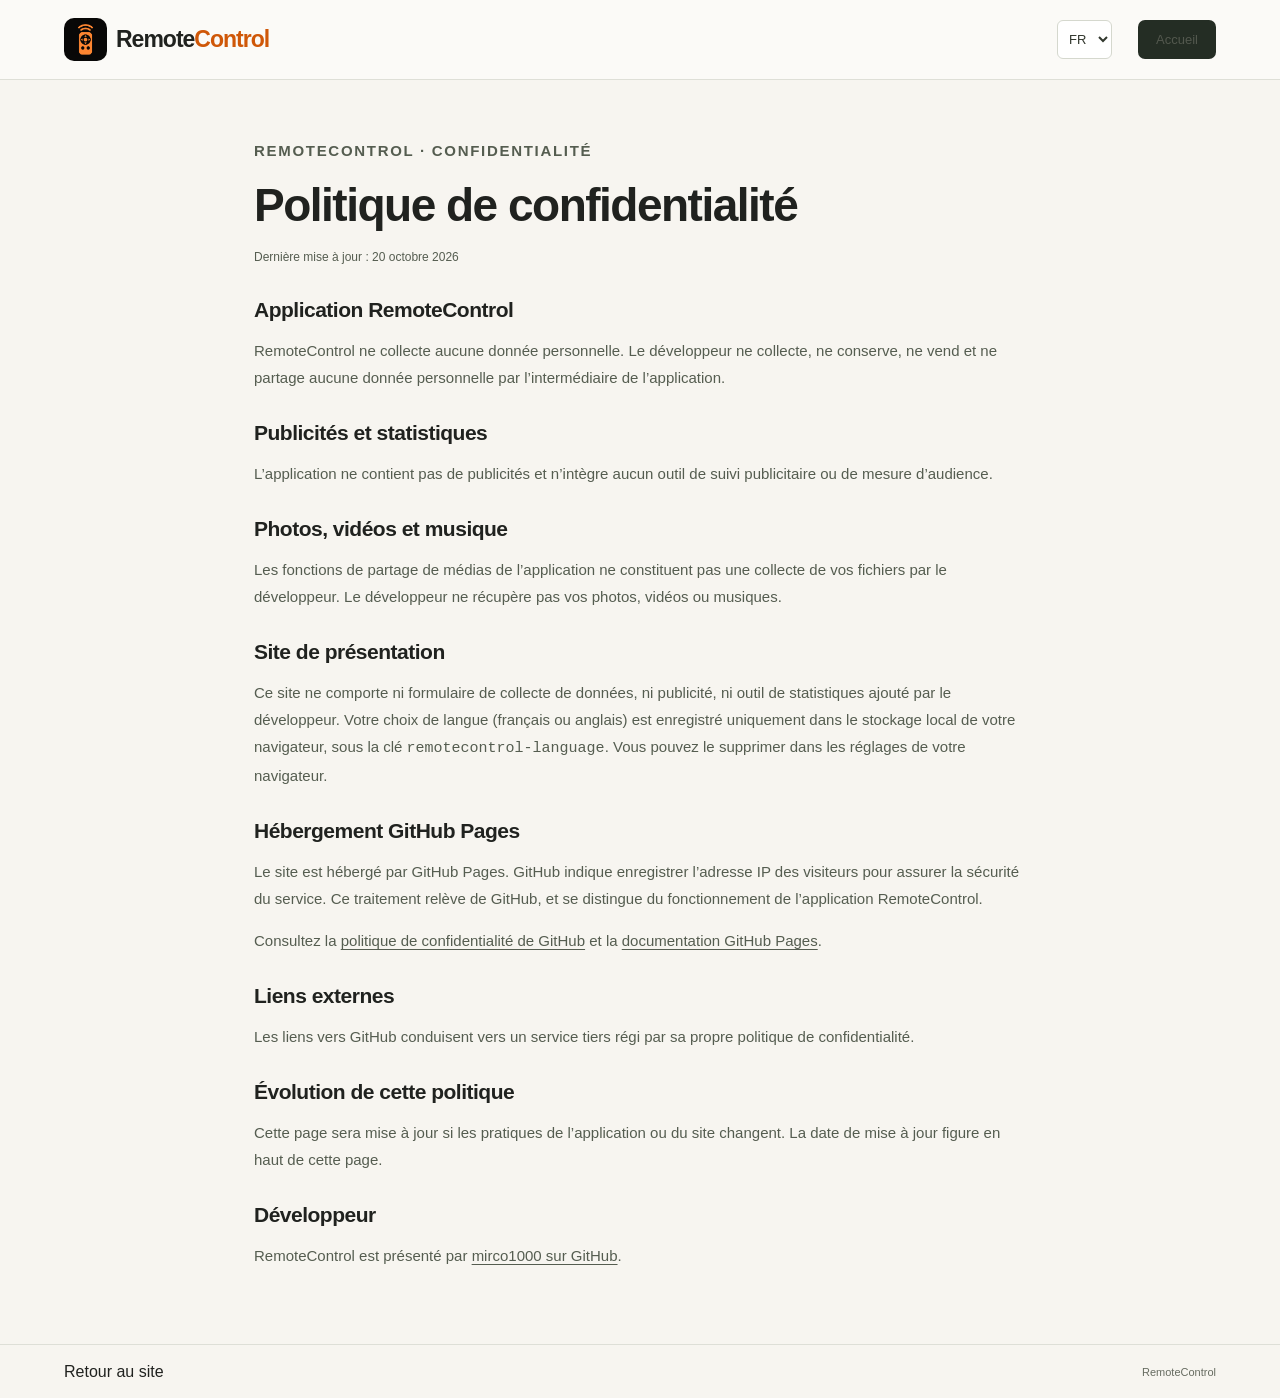
==== privacy.html @ 9b63625b "Add French and English privacy policy and footer link" ====
<!doctype html><html lang="fr"><head><meta charset="utf-8"><meta name="viewport" content="width=device-width,initial-scale=1"><title>RemoteControl — Politique de confidentialité</title><link rel="icon" href="assets/logo.png"><link rel="stylesheet" href="style.css?v=privacy-1"><style>.policy{max-width:820px;margin:auto;padding:42px 24px 60px}.policy h1{font-size:clamp(30px,5vw,46px);line-height:1.15;letter-spacing:-1.5px;margin:15px 0}.policy h2{font-size:21px;margin:30px 0 10px;letter-spacing:-.5px}.policy p{font-size:15px;color:#555d50;line-height:1.8}.policy a{text-decoration:underline;text-underline-offset:3px}.policy .date{font-size:12px}.policy code{overflow-wrap:anywhere} [hidden]{display:none!important}</style></head><body><header><a class="brand" href="./"><img class="app-logo" src="assets/logo.png" alt="" width="43" height="43">Remote<span>Control</span></a><nav><label class="language"><span class="sr-only">Langue / Language</span><select id="privacy-language" aria-label="Langue / Language"><option value="fr">FR</option><option value="en">EN</option></select></label><a class="nav-cta" href="./" id="back-home">Accueil</a></nav></header><main class="policy"><div id="policy-fr"><p class="eyebrow">REMOTECONTROL · CONFIDENTIALITÉ</p><h1>Politique de confidentialité</h1><p class="date">Dernière mise à jour : 20 octobre 2026</p><h2>Application RemoteControl</h2><p>RemoteControl ne collecte aucune donnée personnelle. Le développeur ne collecte, ne conserve, ne vend et ne partage aucune donnée personnelle par l’intermédiaire de l’application.</p><h2>Publicités et statistiques</h2><p>L’application ne contient pas de publicités et n’intègre aucun outil de suivi publicitaire ou de mesure d’audience.</p><h2>Photos, vidéos et musique</h2><p>Les fonctions de partage de médias de l’application ne constituent pas une collecte de vos fichiers par le développeur. Le développeur ne récupère pas vos photos, vidéos ou musiques.</p><h2>Site de présentation</h2><p>Ce site ne comporte ni formulaire de collecte de données, ni publicité, ni outil de statistiques ajouté par le développeur. Votre choix de langue (français ou anglais) est enregistré uniquement dans le stockage local de votre navigateur, sous la clé <code>remotecontrol-language</code>. Vous pouvez le supprimer dans les réglages de votre navigateur.</p><h2>Hébergement GitHub Pages</h2><p>Le site est hébergé par GitHub Pages. GitHub indique enregistrer l’adresse IP des visiteurs pour assurer la sécurité du service. Ce traitement relève de GitHub, et se distingue du fonctionnement de l’application RemoteControl.</p><p>Consultez la <a href="https://docs.github.com/en/site-policy/privacy-policies/github-general-privacy-statement">politique de confidentialité de GitHub</a> et la <a href="https://docs.github.com/en/pages/getting-started-with-github-pages/what-is-github-pages">documentation GitHub Pages</a>.</p><h2>Liens externes</h2><p>Les liens vers GitHub conduisent vers un service tiers régi par sa propre politique de confidentialité.</p><h2>Évolution de cette politique</h2><p>Cette page sera mise à jour si les pratiques de l’application ou du site changent. La date de mise à jour figure en haut de cette page.</p><h2>Développeur</h2><p>RemoteControl est présenté par <a href="https://github.com/mirco1000">mirco1000 sur GitHub</a>.</p></div><div id="policy-en" hidden><p class="eyebrow">REMOTECONTROL · PRIVACY</p><h1>Privacy Policy</h1><p class="date">Last updated: October 20, 2026</p><h2>RemoteControl application</h2><p>RemoteControl does not collect personal data. The developer does not collect, retain, sell or share personal data through the application.</p><h2>Advertising and analytics</h2><p>The application contains no advertisements and includes no advertising trackers or analytics tools.</p><h2>Photos, videos and music</h2><p>The app’s media sharing features do not involve the developer collecting your files. The developer does not receive your photos, videos or music.</p><h2>Promotional website</h2><p>This website has no data collection forms, advertisements or analytics tools added by the developer. Your language preference (French or English) is stored only in your browser’s local storage under the key <code>remotecontrol-language</code>. You can remove it through your browser settings.</p><h2>GitHub Pages hosting</h2><p>This website is hosted on GitHub Pages. GitHub states that it logs visitors’ IP addresses for service security. This processing is performed by GitHub and is separate from the operation of the RemoteControl application.</p><p>See the <a href="https://docs.github.com/en/site-policy/privacy-policies/github-general-privacy-statement">GitHub Privacy Statement</a> and the <a href="https://docs.github.com/en/pages/getting-started-with-github-pages/what-is-github-pages">GitHub Pages documentation</a>.</p><h2>External links</h2><p>Links to GitHub lead to a third-party service governed by its own privacy policy.</p><h2>Policy changes</h2><p>This page will be updated if the app’s or website’s practices change. The revision date appears at the top of this page.</p><h2>Developer</h2><p>RemoteControl is presented by <a href="https://github.com/mirco1000">mirco1000 on GitHub</a>.</p></div></main><footer><a href="./" id="footer-home">Retour au site</a><span>RemoteControl</span></footer><script src="privacy.js"></script></body></html>
---- style.css ----
:root{color-scheme:light;--bg:#f7f5f0;--text:#20221f;--muted:#666961;--orange:#cf5708}*{box-sizing:border-box}html{scroll-behavior:smooth;scroll-padding-top:20px}body{margin:0;background:var(--bg);color:var(--text);font-family:Arial,Helvetica,sans-serif;-webkit-font-smoothing:antialiased}a{color:inherit;text-decoration:none}a:focus-visible,select:focus-visible{outline:3px solid #d86717;outline-offset:5px}.skip{position:absolute;top:-100px}.skip:focus{top:10px;left:10px;background:white;padding:12px;z-index:3}header{display:flex;align-items:center;justify-content:space-between;padding:18px 5%;border-bottom:1px solid #dedfd7;background:#fbfaf7}.brand{display:flex;align-items:center;font-size:23px;font-weight:700;letter-spacing:-1px}.brand span{color:var(--orange)}.brand .app-logo{height:43px;width:43px;object-fit:contain;border-radius:10px;margin-right:9px}nav{display:flex;align-items:center;gap:26px;font-size:13px}nav>a:first-of-type{color:#53584e}.nav-cta{background:#242d24;color:white;padding:12px 18px;border-radius:7px}.language select{font:inherit;border:1px solid #d5d8ce;background:#fff;color:#32382e;padding:10px 7px;border-radius:6px;cursor:pointer}.sr-only{position:absolute;width:1px;height:1px;padding:0;margin:-1px;overflow:hidden;clip:rect(0,0,0,0);white-space:nowrap;border:0}.hero{padding:50px 5% 36px;display:grid;grid-template-columns:.8fr 1.2fr;column-gap:48px;align-items:center}.eyebrow{font-size:10px;letter-spacing:1.7px;font-weight:700;color:var(--orange);line-height:1.6}.hero>.eyebrow{grid-column:1;grid-row:1;margin:0 0 18px}.hero h1{grid-column:1;grid-row:2;font-size:clamp(36px,4.2vw,64px);font-weight:600;letter-spacing:-2.5px;line-height:1.07;margin:0}em{color:var(--orange);font-style:normal}.hero .intro{grid-column:1;grid-row:3;margin-top:20px}.intro p{font-size:14px;line-height:1.8;color:var(--muted);margin:0 0 24px}.button{display:inline-flex;align-items:center;gap:24px;padding:15px 20px;background:#252f26;color:#fff;border-radius:7px;font-size:13px;font-weight:600;transition:background .2s,transform .2s}.button:hover{background:#3c4b3c;transform:translateY(-2px)}.button span{font-size:19px}.hero figure{grid-column:2;grid-row:1 / 4;margin:0;width:100%;background:#111;border-radius:18px;overflow:hidden;box-shadow:0 18px 40px #3436241b;transform:none}figure img{display:block;width:100%;height:auto}figcaption{padding:14px 18px;display:flex;justify-content:space-between;gap:10px;font-size:8px;letter-spacing:1px;color:#d3d0c8}.features{padding:32px 5% 38px;background:#fff;border-top:1px solid #e4e5de;border-bottom:1px solid #e4e5de}.section-head{display:flex;align-items:center;justify-content:space-between;gap:25px;margin-bottom:25px}.section-head .eyebrow{margin:0 0 8px}.section-head h2{font-size:30px;font-weight:500;line-height:1.2;letter-spacing:-1px;margin:0}.section-head h2 br{display:none}.section-head>p{color:var(--muted);font-size:12px;line-height:1.65;margin:0}.grid{display:grid;grid-template-columns:repeat(4,minmax(0,1fr));gap:18px}.grid article{background:#f7f7f2;border:1px solid #e6e7de;border-radius:12px;padding:20px}.number{font-size:9px;letter-spacing:1px;color:#7b7d73}.icon{display:flex;align-items:center;justify-content:center;width:40px;height:40px;background:#ffead6;border-radius:10px;color:#b74b00;font-size:27px;margin:16px 0}h3{font-size:17px;font-weight:600;letter-spacing:-.4px;margin:0 0 9px}.grid p{font-size:13px;line-height:1.65;color:var(--muted);margin:0}.closing{padding:25px 5%;display:flex;align-items:center;justify-content:space-between;gap:20px}.closing .eyebrow,.closing h2,.closing>p{display:none}.closing small{font-size:11px;color:#6c7065}.closing .button{font-size:12px;padding:13px 18px}footer{padding:18px 5%;border-top:1px solid #dedfd7;display:flex;align-items:center;justify-content:space-between;gap:20px}footer .brand{font-size:17px}footer .app-logo{width:30px;height:30px;border-radius:7px}footer>span,footer>a:last-child{font-size:11px;color:#666b60}@media(min-width:1700px){.hero{column-gap:70px;padding-top:65px;padding-bottom:55px}.hero h1{font-size:72px}.intro p{font-size:16px}.grid article{padding:25px}}@media(max-width:950px){.hero{column-gap:25px}.hero h1{font-size:40px;letter-spacing:-1.8px}.intro p{font-size:13px}.grid{gap:12px}.grid article{padding:15px}.grid h3{font-size:15px}.grid p{font-size:12px}.section-head h2{font-size:26px}}@media(max-width:650px){header{padding:13px 5%}.brand{font-size:19px}.brand .app-logo{width:35px;height:35px;margin-right:5px}nav{gap:8px}nav>a:first-of-type{display:none}.nav-cta{padding:10px;font-size:10px}.language select{font-size:11px;padding:8px 3px}.hero{display:flex;flex-direction:column;align-items:stretch;padding:30px 5%}.hero>.eyebrow{font-size:9px;margin-bottom:13px}.hero h1{font-size:43px;letter-spacing:-1.8px}.hero .intro{margin-top:15px}.intro p{font-size:13px;margin-bottom:18px}.button{padding:13px 17px;font-size:12px}.hero figure{margin-top:27px;transform:none;border-radius:12px}figcaption{padding:11px;font-size:7px;letter-spacing:.6px}.features{padding:28px 5%}.section-head{display:block;margin-bottom:20px}.section-head h2{font-size:26px}.section-head>p{display:none}.grid{grid-template-columns:repeat(2,minmax(0,1fr));gap:10px}.grid article{padding:15px}.icon{margin:12px 0;width:35px;height:35px;font-size:24px}.grid h3{font-size:15px;line-height:1.3}.grid p{font-size:12px;line-height:1.55}.closing{flex-direction:column;align-items:flex-start;gap:12px;padding:22px 5%}.closing small{font-size:10px}footer{padding:15px 5%}footer>span{display:none}}@media(prefers-reduced-motion:reduce){html{scroll-behavior:auto}.button{transition:none}}

.hero figure,.hero figure img{transform:none!important;rotate:0deg!important;skew:0deg;}
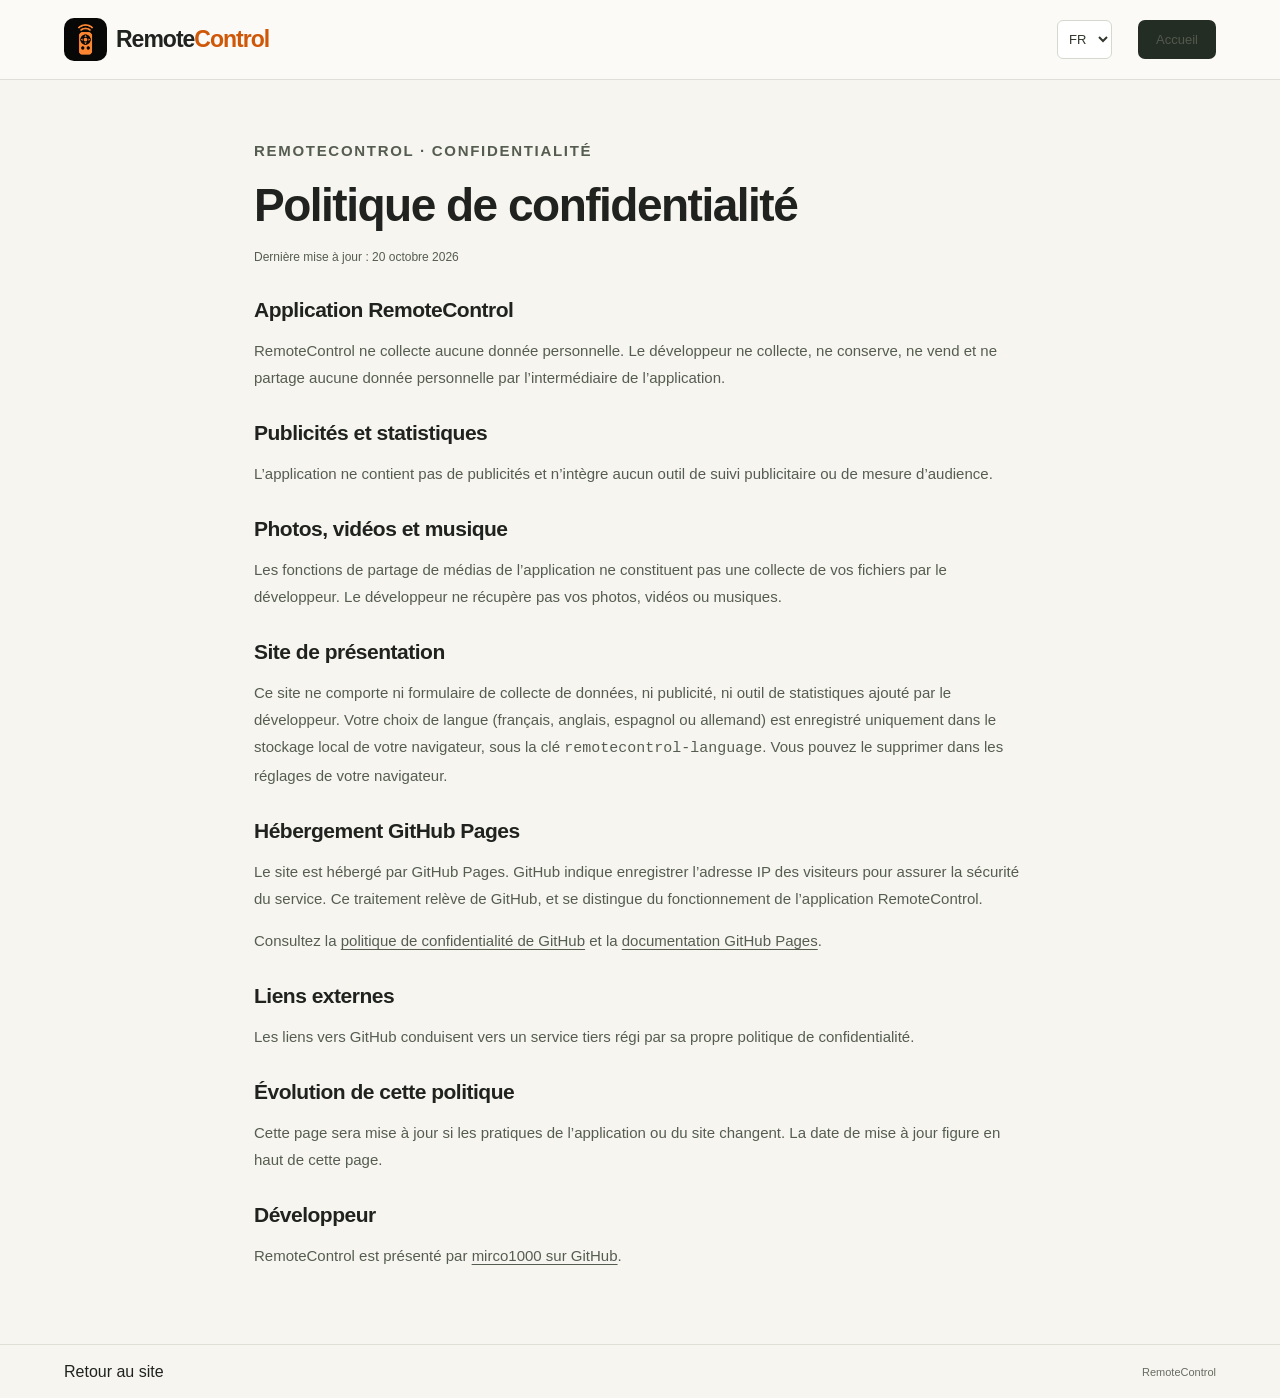
==== commit 23b957bc: "Add Spanish and German translations to site and privacy policy" ====
--- a/privacy.html
+++ b/privacy.html
@@ -1 +1 @@
-<!doctype html><html lang="fr"><head><meta charset="utf-8"><meta name="viewport" content="width=device-width,initial-scale=1"><title>RemoteControl — Politique de confidentialité</title><link rel="icon" href="assets/logo.png"><link rel="stylesheet" href="style.css?v=privacy-1"><style>.policy{max-width:820px;margin:auto;padding:42px 24px 60px}.policy h1{font-size:clamp(30px,5vw,46px);line-height:1.15;letter-spacing:-1.5px;margin:15px 0}.policy h2{font-size:21px;margin:30px 0 10px;letter-spacing:-.5px}.policy p{font-size:15px;color:#555d50;line-height:1.8}.policy a{text-decoration:underline;text-underline-offset:3px}.policy .date{font-size:12px}.policy code{overflow-wrap:anywhere} [hidden]{display:none!important}</style></head><body><header><a class="brand" href="./"><img class="app-logo" src="assets/logo.png" alt="" width="43" height="43">Remote<span>Control</span></a><nav><label class="language"><span class="sr-only">Langue / Language</span><select id="privacy-language" aria-label="Langue / Language"><option value="fr">FR</option><option value="en">EN</option></select></label><a class="nav-cta" href="./" id="back-home">Accueil</a></nav></header><main class="policy"><div id="policy-fr"><p class="eyebrow">REMOTECONTROL · CONFIDENTIALITÉ</p><h1>Politique de confidentialité</h1><p class="date">Dernière mise à jour : 20 octobre 2026</p><h2>Application RemoteControl</h2><p>RemoteControl ne collecte aucune donnée personnelle. Le développeur ne collecte, ne conserve, ne vend et ne partage aucune donnée personnelle par l’intermédiaire de l’application.</p><h2>Publicités et statistiques</h2><p>L’application ne contient pas de publicités et n’intègre aucun outil de suivi publicitaire ou de mesure d’audience.</p><h2>Photos, vidéos et musique</h2><p>Les fonctions de partage de médias de l’application ne constituent pas une collecte de vos fichiers par le développeur. Le développeur ne récupère pas vos photos, vidéos ou musiques.</p><h2>Site de présentation</h2><p>Ce site ne comporte ni formulaire de collecte de données, ni publicité, ni outil de statistiques ajouté par le développeur. Votre choix de langue (français ou anglais) est enregistré uniquement dans le stockage local de votre navigateur, sous la clé <code>remotecontrol-language</code>. Vous pouvez le supprimer dans les réglages de votre navigateur.</p><h2>Hébergement GitHub Pages</h2><p>Le site est hébergé par GitHub Pages. GitHub indique enregistrer l’adresse IP des visiteurs pour assurer la sécurité du service. Ce traitement relève de GitHub, et se distingue du fonctionnement de l’application RemoteControl.</p><p>Consultez la <a href="https://docs.github.com/en/site-policy/privacy-policies/github-general-privacy-statement">politique de confidentialité de GitHub</a> et la <a href="https://docs.github.com/en/pages/getting-started-with-github-pages/what-is-github-pages">documentation GitHub Pages</a>.</p><h2>Liens externes</h2><p>Les liens vers GitHub conduisent vers un service tiers régi par sa propre politique de confidentialité.</p><h2>Évolution de cette politique</h2><p>Cette page sera mise à jour si les pratiques de l’application ou du site changent. La date de mise à jour figure en haut de cette page.</p><h2>Développeur</h2><p>RemoteControl est présenté par <a href="https://github.com/mirco1000">mirco1000 sur GitHub</a>.</p></div><div id="policy-en" hidden><p class="eyebrow">REMOTECONTROL · PRIVACY</p><h1>Privacy Policy</h1><p class="date">Last updated: October 20, 2026</p><h2>RemoteControl application</h2><p>RemoteControl does not collect personal data. The developer does not collect, retain, sell or share personal data through the application.</p><h2>Advertising and analytics</h2><p>The application contains no advertisements and includes no advertising trackers or analytics tools.</p><h2>Photos, videos and music</h2><p>The app’s media sharing features do not involve the developer collecting your files. The developer does not receive your photos, videos or music.</p><h2>Promotional website</h2><p>This website has no data collection forms, advertisements or analytics tools added by the developer. Your language preference (French or English) is stored only in your browser’s local storage under the key <code>remotecontrol-language</code>. You can remove it through your browser settings.</p><h2>GitHub Pages hosting</h2><p>This website is hosted on GitHub Pages. GitHub states that it logs visitors’ IP addresses for service security. This processing is performed by GitHub and is separate from the operation of the RemoteControl application.</p><p>See the <a href="https://docs.github.com/en/site-policy/privacy-policies/github-general-privacy-statement">GitHub Privacy Statement</a> and the <a href="https://docs.github.com/en/pages/getting-started-with-github-pages/what-is-github-pages">GitHub Pages documentation</a>.</p><h2>External links</h2><p>Links to GitHub lead to a third-party service governed by its own privacy policy.</p><h2>Policy changes</h2><p>This page will be updated if the app’s or website’s practices change. The revision date appears at the top of this page.</p><h2>Developer</h2><p>RemoteControl is presented by <a href="https://github.com/mirco1000">mirco1000 on GitHub</a>.</p></div></main><footer><a href="./" id="footer-home">Retour au site</a><span>RemoteControl</span></footer><script src="privacy.js"></script></body></html>+<!doctype html><html lang="fr"><head><meta charset="utf-8"><meta name="viewport" content="width=device-width,initial-scale=1"><title>RemoteControl — Politique de confidentialité</title><link rel="icon" href="assets/logo.png"><link rel="stylesheet" href="style.css?v=privacy-1"><style>.policy{max-width:820px;margin:auto;padding:42px 24px 60px}.policy h1{font-size:clamp(30px,5vw,46px);line-height:1.15;letter-spacing:-1.5px;margin:15px 0}.policy h2{font-size:21px;margin:30px 0 10px;letter-spacing:-.5px}.policy p{font-size:15px;color:#555d50;line-height:1.8}.policy a{text-decoration:underline;text-underline-offset:3px}.policy .date{font-size:12px}.policy code{overflow-wrap:anywhere} [hidden]{display:none!important}</style></head><body><header><a class="brand" href="./"><img class="app-logo" src="assets/logo.png" alt="" width="43" height="43">Remote<span>Control</span></a><nav><label class="language"><span class="sr-only">Langue / Language</span><select id="privacy-language" aria-label="Langue / Language"><option value="fr">FR</option><option value="en">EN</option><option value="es">ES</option><option value="de">DE</option></select></label><a class="nav-cta" href="./" id="back-home">Accueil</a></nav></header><main class="policy"><div id="policy-fr"><p class="eyebrow">REMOTECONTROL · CONFIDENTIALITÉ</p><h1>Politique de confidentialité</h1><p class="date">Dernière mise à jour : 20 octobre 2026</p><h2>Application RemoteControl</h2><p>RemoteControl ne collecte aucune donnée personnelle. Le développeur ne collecte, ne conserve, ne vend et ne partage aucune donnée personnelle par l’intermédiaire de l’application.</p><h2>Publicités et statistiques</h2><p>L’application ne contient pas de publicités et n’intègre aucun outil de suivi publicitaire ou de mesure d’audience.</p><h2>Photos, vidéos et musique</h2><p>Les fonctions de partage de médias de l’application ne constituent pas une collecte de vos fichiers par le développeur. Le développeur ne récupère pas vos photos, vidéos ou musiques.</p><h2>Site de présentation</h2><p>Ce site ne comporte ni formulaire de collecte de données, ni publicité, ni outil de statistiques ajouté par le développeur. Votre choix de langue (français, anglais, espagnol ou allemand) est enregistré uniquement dans le stockage local de votre navigateur, sous la clé <code>remotecontrol-language</code>. Vous pouvez le supprimer dans les réglages de votre navigateur.</p><h2>Hébergement GitHub Pages</h2><p>Le site est hébergé par GitHub Pages. GitHub indique enregistrer l’adresse IP des visiteurs pour assurer la sécurité du service. Ce traitement relève de GitHub, et se distingue du fonctionnement de l’application RemoteControl.</p><p>Consultez la <a href="https://docs.github.com/en/site-policy/privacy-policies/github-general-privacy-statement">politique de confidentialité de GitHub</a> et la <a href="https://docs.github.com/en/pages/getting-started-with-github-pages/what-is-github-pages">documentation GitHub Pages</a>.</p><h2>Liens externes</h2><p>Les liens vers GitHub conduisent vers un service tiers régi par sa propre politique de confidentialité.</p><h2>Évolution de cette politique</h2><p>Cette page sera mise à jour si les pratiques de l’application ou du site changent. La date de mise à jour figure en haut de cette page.</p><h2>Développeur</h2><p>RemoteControl est présenté par <a href="https://github.com/mirco1000">mirco1000 sur GitHub</a>.</p></div><div id="policy-en" hidden><p class="eyebrow">REMOTECONTROL · PRIVACY</p><h1>Privacy Policy</h1><p class="date">Last updated: October 20, 2026</p><h2>RemoteControl application</h2><p>RemoteControl does not collect personal data. The developer does not collect, retain, sell or share personal data through the application.</p><h2>Advertising and analytics</h2><p>The application contains no advertisements and includes no advertising trackers or analytics tools.</p><h2>Photos, videos and music</h2><p>The app’s media sharing features do not involve the developer collecting your files. The developer does not receive your photos, videos or music.</p><h2>Promotional website</h2><p>This website has no data collection forms, advertisements or analytics tools added by the developer. Your language preference (French, English, Spanish or German) is stored only in your browser’s local storage under the key <code>remotecontrol-language</code>. You can remove it through your browser settings.</p><h2>GitHub Pages hosting</h2><p>This website is hosted on GitHub Pages. GitHub states that it logs visitors’ IP addresses for service security. This processing is performed by GitHub and is separate from the operation of the RemoteControl application.</p><p>See the <a href="https://docs.github.com/en/site-policy/privacy-policies/github-general-privacy-statement">GitHub Privacy Statement</a> and the <a href="https://docs.github.com/en/pages/getting-started-with-github-pages/what-is-github-pages">GitHub Pages documentation</a>.</p><h2>External links</h2><p>Links to GitHub lead to a third-party service governed by its own privacy policy.</p><h2>Policy changes</h2><p>This page will be updated if the app’s or website’s practices change. The revision date appears at the top of this page.</p><h2>Developer</h2><p>RemoteControl is presented by <a href="https://github.com/mirco1000">mirco1000 on GitHub</a>.</p></div><div id="policy-es" hidden><p class="eyebrow">REMOTECONTROL · PRIVACIDAD</p><h1>Política de privacidad</h1><p class="date">Última actualización: 20 de octubre de 2026</p><h2>Aplicación RemoteControl</h2><p>RemoteControl no recopila datos personales. El desarrollador no recopila, conserva, vende ni comparte datos personales a través de la aplicación.</p><h2>Publicidad y estadísticas</h2><p>La aplicación no contiene anuncios ni herramientas de seguimiento publicitario o de análisis de audiencia.</p><h2>Fotos, vídeos y música</h2><p>Las funciones para compartir contenido no implican la recopilación de tus archivos por parte del desarrollador. El desarrollador no recibe tus fotos, vídeos ni música.</p><h2>Sitio web promocional</h2><p>Este sitio no incluye formularios de recopilación de datos, anuncios ni herramientas de análisis añadidas por el desarrollador. Tu preferencia de idioma se guarda únicamente en el almacenamiento local de tu navegador, con la clave <code>remotecontrol-language</code>. Puedes eliminarla en los ajustes del navegador.</p><h2>Alojamiento en GitHub Pages</h2><p>El sitio está alojado en GitHub Pages. GitHub indica que registra las direcciones IP de los visitantes para garantizar la seguridad del servicio. Este tratamiento corresponde a GitHub y es independiente del funcionamiento de la aplicación RemoteControl.</p><p>Consulta la <a href="https://docs.github.com/en/site-policy/privacy-policies/github-general-privacy-statement">política de privacidad de GitHub</a> y la <a href="https://docs.github.com/en/pages/getting-started-with-github-pages/what-is-github-pages">documentación de GitHub Pages</a>.</p><h2>Enlaces externos</h2><p>Los enlaces a GitHub llevan a un servicio de terceros que se rige por su propia política de privacidad.</p><h2>Cambios de esta política</h2><p>Esta página se actualizará si cambian las prácticas de la aplicación o del sitio. La fecha de actualización aparece al principio de esta página.</p><h2>Desarrollador</h2><p>RemoteControl es presentado por <a href="https://github.com/mirco1000">mirco1000 en GitHub</a>.</p></div><div id="policy-de" hidden><p class="eyebrow">REMOTECONTROL · DATENSCHUTZ</p><h1>Datenschutzerklärung</h1><p class="date">Zuletzt aktualisiert: 20. Oktober 2026</p><h2>RemoteControl-App</h2><p>RemoteControl erhebt keine personenbezogenen Daten. Der Entwickler erhebt, speichert, verkauft oder übermittelt keine personenbezogenen Daten über die App.</p><h2>Werbung und Statistiken</h2><p>Die App enthält keine Werbung und verwendet weder Werbetracker noch Analysewerkzeuge.</p><h2>Fotos, Videos und Musik</h2><p>Die Funktionen zum Teilen von Medien führen nicht dazu, dass der Entwickler deine Dateien erhebt. Der Entwickler erhält weder deine Fotos noch deine Videos oder Musik.</p><h2>Website zur App</h2><p>Diese Website enthält keine Formulare zur Datenerhebung, keine Werbung und keine vom Entwickler eingebundenen Analysewerkzeuge. Deine Sprachwahl wird ausschließlich im lokalen Speicher deines Browsers unter dem Schlüssel <code>remotecontrol-language</code> gespeichert. Du kannst sie in den Browsereinstellungen löschen.</p><h2>Hosting durch GitHub Pages</h2><p>Diese Website wird mit GitHub Pages gehostet. GitHub gibt an, die IP-Adressen von Besuchern zur Sicherheit des Dienstes zu protokollieren. Diese Verarbeitung erfolgt durch GitHub und ist vom Betrieb der RemoteControl-App getrennt.</p><p>Weitere Informationen findest du in der <a href="https://docs.github.com/en/site-policy/privacy-policies/github-general-privacy-statement">Datenschutzerklärung von GitHub</a> und der <a href="https://docs.github.com/en/pages/getting-started-with-github-pages/what-is-github-pages">Dokumentation zu GitHub Pages</a>.</p><h2>Externe Links</h2><p>Links zu GitHub führen zu einem Dienst eines Drittanbieters, für den eine eigene Datenschutzerklärung gilt.</p><h2>Änderungen dieser Erklärung</h2><p>Diese Seite wird aktualisiert, wenn sich die Praktiken der App oder der Website ändern. Das Aktualisierungsdatum steht oben auf dieser Seite.</p><h2>Entwickler</h2><p>RemoteControl wird von <a href="https://github.com/mirco1000">mirco1000 auf GitHub</a> vorgestellt.</p></div></main><footer><a href="./" id="footer-home">Retour au site</a><span>RemoteControl</span></footer><script src="privacy.js?v=4"></script></body></html>
